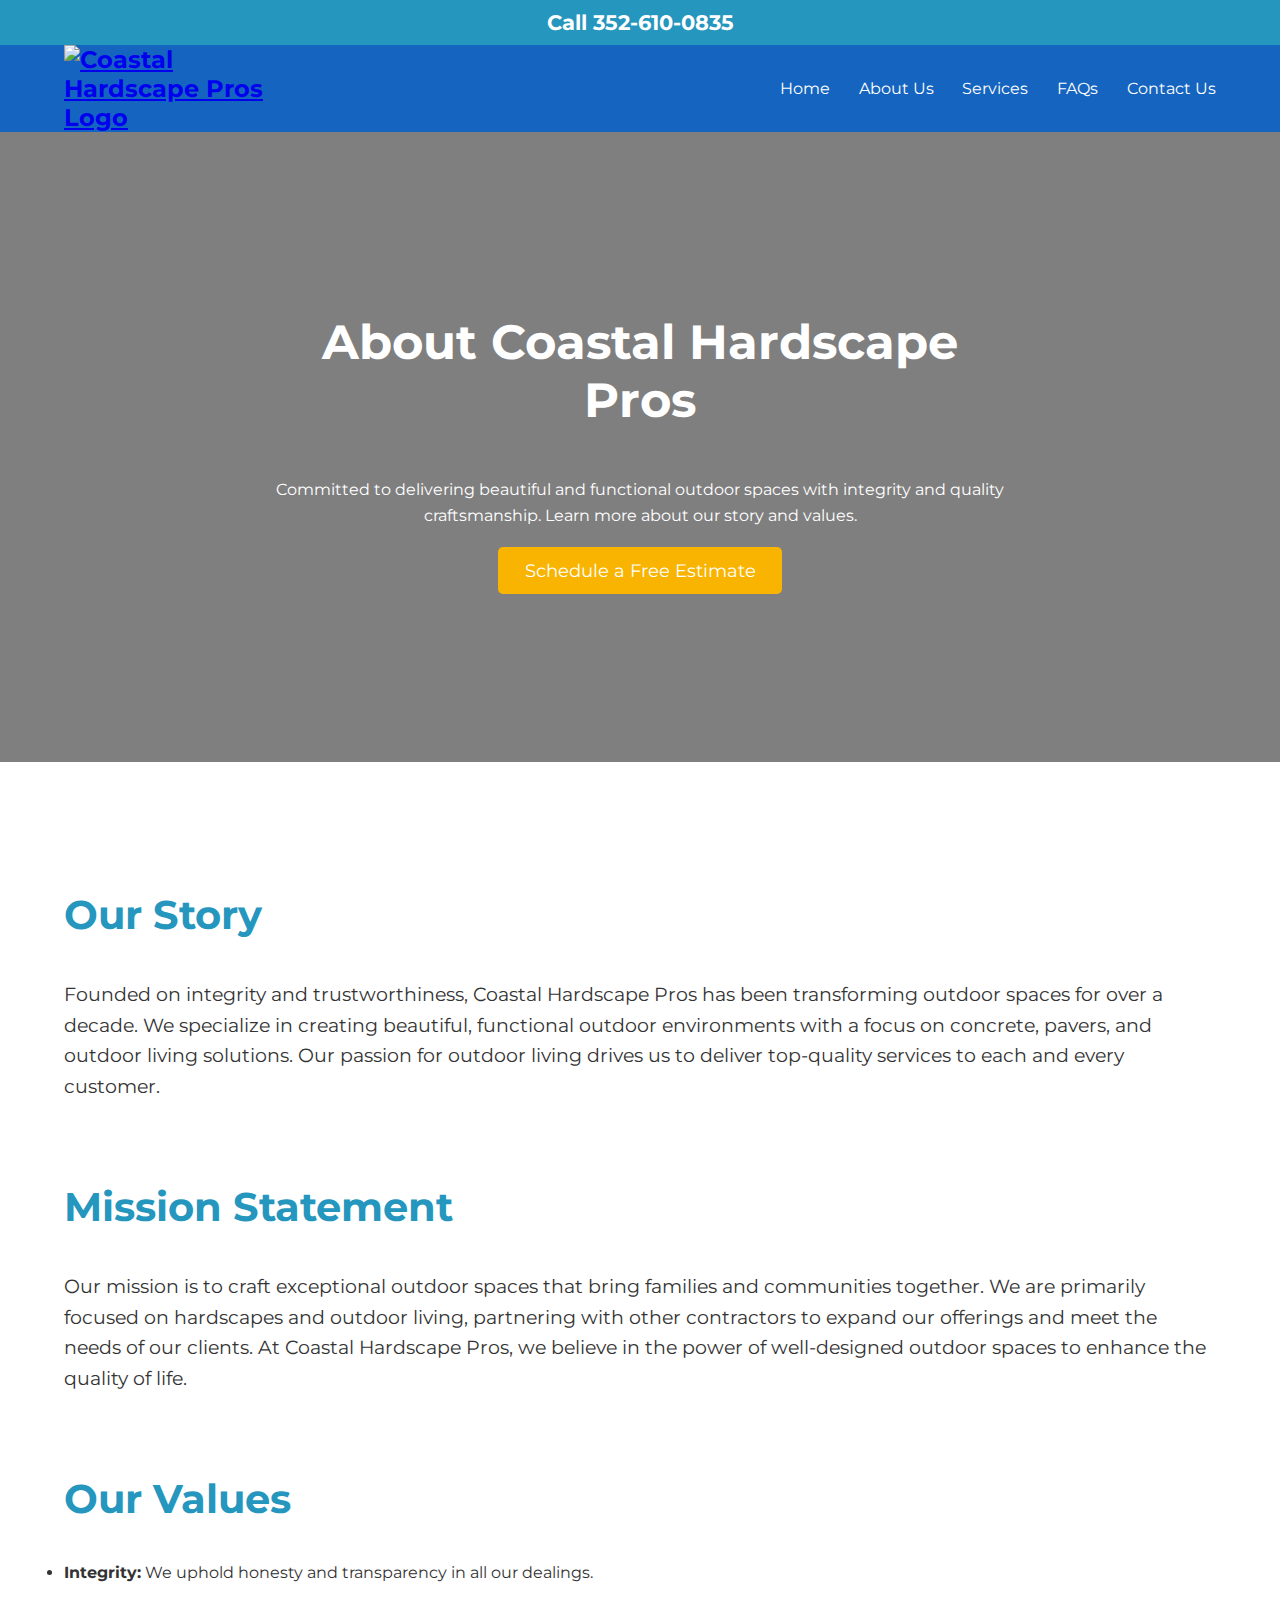
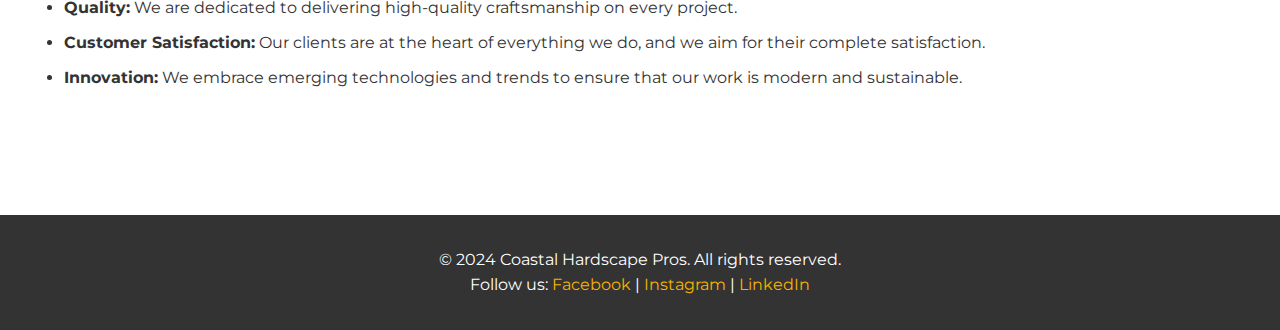
==== about.html @ 502fcdc6 "Add files via upload" ====
<!DOCTYPE html>
<html lang="en">
<head>
    <meta charset="UTF-8">
    <meta name="viewport" content="width=device-width, initial-scale=1.0">
    <title>About Us - Coastal Hardscape Pros</title>
    <link rel="stylesheet" href="styles.css">
    <link rel="icon" href="media/icon.ico" type="image/x-image">
    <link href="https://fonts.googleapis.com/css2?family=Montserrat:wght@400;700&display=swap" rel="stylesheet">
    <meta name="description" content="Learn about Coastal Hardscape Pros: Our history, mission, and dedication to quality outdoor living and hardscape solutions.">
</head>
<body>

    <div class="call-banner">
        <a href="tel:3526100835">Call 352-610-0835</a>
    </div>

    <!-- Header -->
    <header>
        <div class="container header-container">
            <div class="logo">
                <a href="index.html"><img src="media/logo.svg" alt="Coastal Hardscape Pros Logo"></a>
            </div>
            <nav>
                <ul class="nav-list">
                    <li><a href="index.html">Home</a></li>
                    <li><a href="#about">About Us</a></li>
                    <li class="dropdown">
                        <a href="services.html">Services</a>
                        <ul class="dropdown-menu">
                            <li><a href="services/pavers.html">Pavers</a></li>
                            <li><a href="services/retaining-walls.html">Retaining Walls</a></li>
                            <li><a href="services/outdoor-living.html">Outdoor Living</a></li>
                            <li><a href="services/concrete-work.html">Concrete Work</a></li>
                            <li><a href="services/repair-maintenance.html">Repair & Maintenance</a></li>
                        </ul>
                    </li>
                    <li><a href="faqs.html">FAQs</a></li>
                    <li><a href="contact.html">Contact Us</a></li>
                </ul>
            </nav>
        </div>
    </header>

    <!-- Hero Section -->
    <section class="hero">
        <div class="hero-content">
            <h2>About Coastal Hardscape Pros</h2>
            <p>Committed to delivering beautiful and functional outdoor spaces with integrity and quality craftsmanship. Learn more about our story and values.</p>
            <a href="contact.html" class="btn">Schedule a Free Estimate</a>
        </div>
    </section>

    <!-- About Us Section -->
    <section id="about" class="about">
        <div class="container">
            <h2 style="margin-top: 2em; margin-bottom: 1em;">Our Story</h2>
            <p style="margin-bottom: 2em;">Founded on integrity and trustworthiness, Coastal Hardscape Pros has been transforming outdoor spaces for over a decade. We specialize in creating beautiful, functional outdoor environments with a focus on concrete, pavers, and outdoor living solutions. Our passion for outdoor living drives us to deliver top-quality services to each and every customer.</p>

            <h2 style="margin-top: 2em; margin-bottom: 1em;">Mission Statement</h2>
            <p style="margin-bottom: 2em;">Our mission is to craft exceptional outdoor spaces that bring families and communities together. We are primarily focused on hardscapes and outdoor living, partnering with other contractors to expand our offerings and meet the needs of our clients. At Coastal Hardscape Pros, we believe in the power of well-designed outdoor spaces to enhance the quality of life.</p>

            <h2 style="margin-top: 2em; margin-bottom: 1em;">Our Values</h2>
            <ul class="values-list" style="margin-bottom: 2em;">
                <li style="margin-bottom: 1em;"><strong>Integrity:</strong> We uphold honesty and transparency in all our dealings.</li>
                <li style="margin-bottom: 1em;"><strong>Quality:</strong> We are dedicated to delivering high-quality craftsmanship on every project.</li>
                <li style="margin-bottom: 1em;"><strong>Customer Satisfaction:</strong> Our clients are at the heart of everything we do, and we aim for their complete satisfaction.</li>
                <li style="margin-bottom: 1em;"><strong>Innovation:</strong> We embrace emerging technologies and trends to ensure that our work is modern and sustainable.</li>
            </ul>
        </div>
    </section>

    <!-- Footer -->
    <footer>
        <div class="container">
            <p>&copy; 2024 Coastal Hardscape Pros. All rights reserved.</p>
            <p>Follow us:
                <a href="#">Facebook</a> |
                <a href="#">Instagram</a> |
                <a href="#">LinkedIn</a>
            </p>
        </div>
    </footer>
    <script src="script.js"></script>
</body>
</html>
---- styles.css ----
/* Reset some default styles */
* {
    margin: 0;
    padding: 0;
    box-sizing: border-box;
}

/* Basic page structure */
body {
    font-family: 'Montserrat', Arial, sans-serif;
    color: #333;
}

h1, h2, h3, .logo, .call-banner {
    font-family: 'Montserrat', sans-serif;
    font-weight: 700;  /* Makes headings and other key text look bold and strong */
}

nav a, p, .service-item p {
    font-family: 'Montserrat', sans-serif;
    font-weight: 400;
}
p {
    line-height: 1.6;
}
.container {
    width: 90%;
    max-width: 1200px;
    margin: 0 auto;
}
ul, li {
    font-family: 'Montserrat', sans-serif;
    font-weight: 400;
}
/* Header styles */
header {
    font-family: 'Montserrat', sans-serif;
    background-color: #1565c0;
    display: flex;
    justify-content: space-between;
    align-items: center;
}

.logo {
    color: white;
    font-size: 1.5em;
    font-weight: bold;
}

.logo img {
    max-width: 250px;
    height: auto;
}
.header-container {
    display: flex;
    justify-content: space-between;
    align-items: center;
}
nav ul {
    list-style: none;
    display: flex;
    gap: 1.8em;
}

nav a {
    color: white;
    text-decoration: none;
    font-size: 1em;
    transition: color 0.3s ease;
}

nav a:hover {
    color: #f1f1f1;
}
/* Hide dropdown by default */
.dropdown-menu {
    display: none;
    position: absolute;
    background-color: #fff;
    box-shadow: 0 8px 16px rgba(0, 0, 0, 0.1);
    padding: 10px 0;
    z-index: 1000;
    list-style: none;
}

/* Show dropdown when hovering over services */
.dropdown:hover .dropdown-menu {
    display: block;
}

/* Style for dropdown links */
.dropdown-menu li {
    padding: 5px 20px;
}

.dropdown-menu li a {
    font-family: 'Montserrat', sans-serif;
    font-weight: 400;
    color: #333;
    text-decoration: none;
}

.dropdown-menu li a:hover {
    color: #1565c0;
}

.call-banner {
    background-color: #2596be;
    color: white;
    text-align: center;
    padding: 10px 0;
    font-size: 1.3em;

}

.call-banner a {
    color: white;
    text-decoration: none;
}

.call-banner a:hover {
    text-decoration: none;
}


/* Hero Section */
.hero {
    background: url('media/hero.jpg') no-repeat center center/cover;
    height: 70vh;
    color: white;
    display: flex;
    align-items: center;
    justify-content: center;
    text-align: center;
    position: relative;
    padding: 2em;
}

.hero::after {
    content: '';
    position: absolute;
    top: 0;
    left: 0;
    width: 100%;
    height: 100%;
    background: rgba(0, 0, 0, 0.5);
}

.hero-content {
    position: relative;
    z-index: 2;
    max-width: 800px;
    margin: 0 auto;
    padding: 2em;
}

.hero-content h2 {
    font-family: 'Montserrat', sans-serif;
    font-size: 3em;
    margin-bottom: 1em;
}

.hero-content p {
    font-family: 'Montserrat', sans-serif;
    margin-bottom: 2em;
}

.hero-content a {
    font-family: 'Montserrat', sans-serif;
}

.btn {
    font-family: 'Montserrat', sans-serif;
    background-color: #f8b400;
    color: white;
    padding: 0.75em 1.5em;
    border: none;
    border-radius: 5px;
    cursor: pointer;
    text-decoration: none;
    font-size: 1.1em;
    margin: 1em;
    transition: background-color 0.3s ease;
}

.btn:hover {
    background-color: #e09e00;
}

.btn-secondary {
    font-family: 'Montserrat', sans-serif;
    background-color: #ffffff;
    color: #2596be;
    border: 2px solid #2596be;
    margin-top: 1em;
    margin-left: 1em;
}

.btn-secondary:hover {
    background-color: #2596be;
    color: white;
}

/* About Section */
.about {
    padding: 3em 0;
}

.about h2 {
    font-size: 2.5em;
    color: #2596be;
    margin-bottom: 1em;
}

.about p {
    font-size: 1.2em;
    line-height: 1.6;
}

/* Services Section */
.services {
    background-color: #f9f9f9;
    padding: 3em 0;
}

.services h2 {
    font-size: 2.5em;
    color: #2596be;
    margin-bottom: 1em;
    text-align: center;
}

.service-list {
    display: grid;
    grid-template-columns: repeat(auto-fill, minmax(250px, 1fr));
    gap: 2em;
}

.service-item {
    background-color: white;
    padding: 1.5em;
    border-radius: 8px;
    box-shadow: 0 4px 8px rgba(0, 0, 0, 0.1);
    transition: transform 0.3s ease, box-shadow 0.3s ease;
}

.service-item:hover {
    transform: translateY(-5px);
    box-shadow: 0 8px 16px rgba(0, 0, 0, 0.2);
}

.service-item h3 {
    color: #2596be;
    margin-bottom: 0.5em;
}
.values-list li {
    font-family: 'Montserrat', sans-serif;
    font-weight: 400;
}
.service-img {
    width: 100%;
    height: auto;
    border-radius: 8px; /* Matches the border-radius of the service-item card */
    margin-bottom: 1em; /* Adds some space between the image and the title */
    box-shadow: 0 4px 8px rgba(0, 0, 0, 0.1);
}
.project-gallery {
    display: grid;
    grid-template-columns: repeat(auto-fill, minmax(300px, 1fr));
    gap: 1.5em;  /* Add space between items */
    margin-top: 2em;
}

.project-item img {
    width: 100%;
    height: auto;
    border-radius: 8px;  /* Add some soft corners to the images */
    box-shadow: 0 4px 8px rgba(0, 0, 0, 0.1);  /* Add a subtle shadow for a more polished look */
    transition: transform 0.3s ease, box-shadow 0.3s ease;
}

.project-item img:hover {
    transform: scale(1.03);  /* Slight zoom effect on hover */
    box-shadow: 0 8px 16px rgba(0, 0, 0, 0.2);  /* Enhance shadow on hover */
}
/* Projects Section */
.project-gallery {
    display: grid;
    grid-template-columns: repeat(auto-fill, minmax(300px, 1fr));
    gap: 1.5em;  /* Add space between items */
    margin-top: 2em;
}

.project-item img {
    width: 100%;
    height: auto;
    border-radius: 8px;  /* Add some soft corners to the images */
    box-shadow: 0 4px 8px rgba(0, 0, 0, 0.1);  /* Add a subtle shadow for a more polished look */
    transition: transform 0.3s ease, box-shadow 0.3s ease;
}

.project-item img:hover {
    transform: scale(1.03);  /* Slight zoom effect on hover */
    box-shadow: 0 8px 16px rgba(0, 0, 0, 0.2);  /* Enhance shadow on hover */
}
.section-title {
    font-size: 2rem;
    font-weight: 700;
    color: #2596be; /* or any color that fits your theme */
    text-align: center; /* to match other headings */
    margin: 1.5rem;
}

/* Footer */
footer {
    font-family: 'Montserrat', sans-serif;
    background-color: #333;
    color: white;
    text-align: center;
    padding: 2em 0;
    margin-top: 3em;
}

footer a {
    font-family: 'Montserrat', sans-serif;
    font-weight: 400;
    color: #f8b400;
    text-decoration: none;
    transition: color 0.3s ease;
}

footer a:hover {
    color: #ffffff;
}
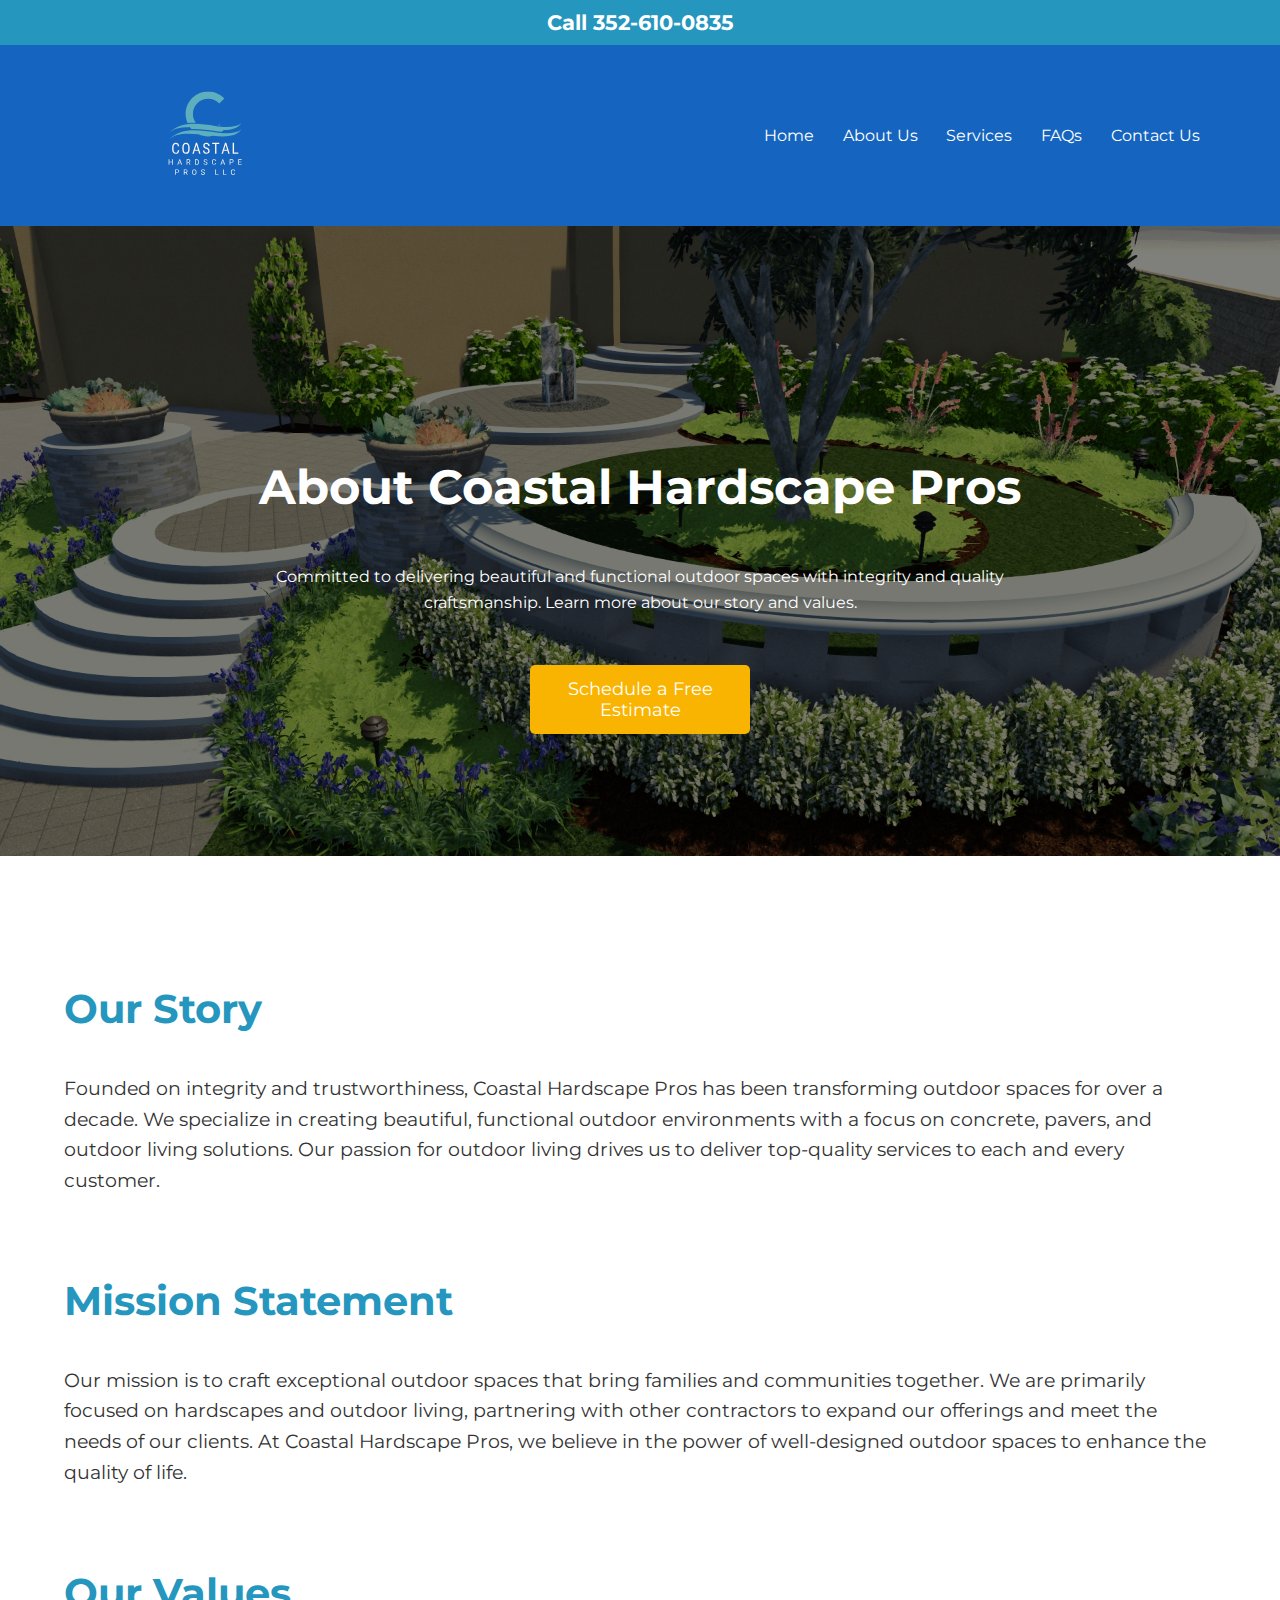
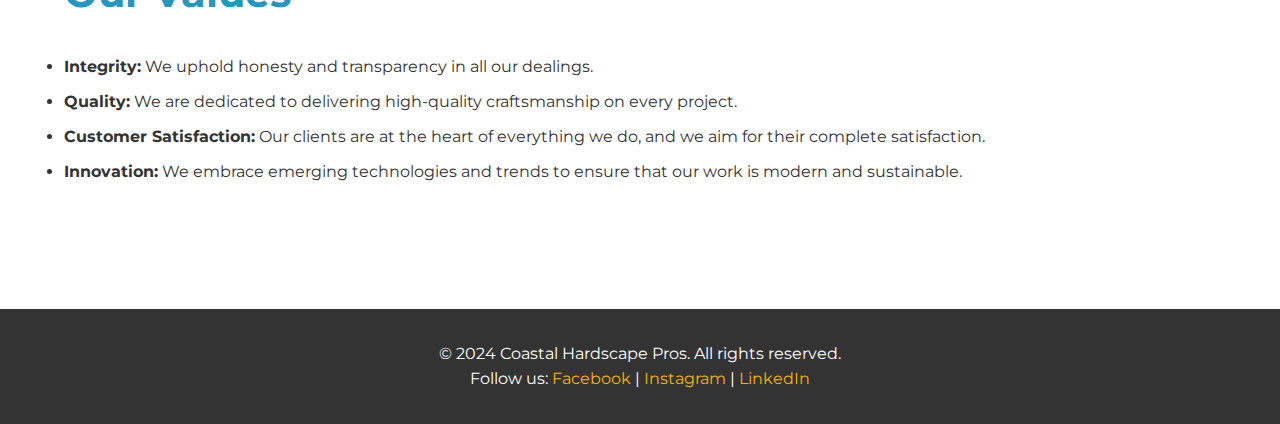
==== commit b6f6466b: "Add files via upload" ====
--- a/about.html
+++ b/about.html
@@ -21,7 +21,10 @@
             <div class="logo">
                 <a href="index.html"><img src="media/logo.svg" alt="Coastal Hardscape Pros Logo"></a>
             </div>
-            <nav>
+            <div class="hamburger" id="hamburger">
+                &#9776; <!-- Unicode for hamburger icon -->
+            </div>
+            <nav id="nav-menu">
                 <ul class="nav-list">
                     <li><a href="index.html">Home</a></li>
                     <li><a href="#about">About Us</a></li>
--- a/styles.css
+++ b/styles.css
@@ -9,6 +9,7 @@
 body {
     font-family: 'Montserrat', Arial, sans-serif;
     color: #333;
+    overflow-x: hidden;
 }
 
 h1, h2, h3, .logo, .call-banner {
@@ -55,6 +56,8 @@
     display: flex;
     justify-content: space-between;
     align-items: center;
+    padding: 1em 1em;
+    position: relative;
 }
 nav ul {
     list-style: none;
@@ -133,7 +136,9 @@
     justify-content: center;
     text-align: center;
     position: relative;
-    padding: 2em;
+    padding-top: 8em; /* Increased top padding to push content away from the header */
+    padding-left: 2em;
+    padding-right: 2em;
 }
 
 .hero::after {
@@ -151,7 +156,8 @@
     z-index: 2;
     max-width: 800px;
     margin: 0 auto;
-    padding: 2em;
+    padding: 1em;
+    text-align: center;
 }
 
 .hero-content h2 {
@@ -170,6 +176,11 @@
 }
 
 .btn {
+    display: inline-block;
+    width: 220px;
+    max-width: 100%; /* Limit the button width */
+    text-align: center;
+    margin: 1em auto; /* Vertical margin for spacing */
     font-family: 'Montserrat', sans-serif;
     background-color: #f8b400;
     color: white;
@@ -179,7 +190,6 @@
     cursor: pointer;
     text-decoration: none;
     font-size: 1.1em;
-    margin: 1em;
     transition: background-color 0.3s ease;
 }
 
@@ -192,7 +202,6 @@
     background-color: #ffffff;
     color: #2596be;
     border: 2px solid #2596be;
-    margin-top: 1em;
     margin-left: 1em;
 }
 
@@ -333,3 +342,66 @@
     color: #ffffff;
 }
 
+.hamburger {
+    display: none;
+    font-size: 2em;
+    color: white;
+    cursor: pointer;
+}
+
+@media (max-width: 768px) {
+    nav {
+        display: none; /* Hide the default nav on smaller screens */
+    }
+    .hamburger {
+        display: block;
+        margin-left: auto;
+    }
+    nav {
+        display: none;
+    }
+    #nav-menu {
+        display: none; /* Hide the nav menu by default */
+    }
+    #nav-menu.active {
+        display: block; /* Show the nav menu when the active class is added */
+        position: absolute;
+        top: 120px;
+        right: 0;
+        width: 100%;
+        background-color: #1565c0;
+        text-align: center;
+        padding: 1em 0;
+        z-index: 1000; /* Ensure it appears on top of other elements */
+    }
+    .nav-list {
+        flex-direction: column; /* Stack nav items vertically */
+        gap: 1em;
+    }
+    .header-container {
+        display: flex;
+        justify-content: space-between; /* Logo on the left, hamburger on the right */
+        align-items: center;
+        flex-direction: row; /* Keep the header items in a row */
+        padding: 0 1em; /* Add padding for spacing */
+    }
+    .logo {
+        margin-right: auto;
+    }
+    .hamburger {
+        order: 2; /* Hamburger stays on the right */
+    }
+    .hero-content {
+        padding: 1em;
+    }
+    .btn {
+        width: 90%; /* Make the buttons full width on smaller screens */
+    }
+    .btn-secondary {
+        margin-left: 0;
+    }
+    .hero {
+        height: 90vh;
+    }
+}
+
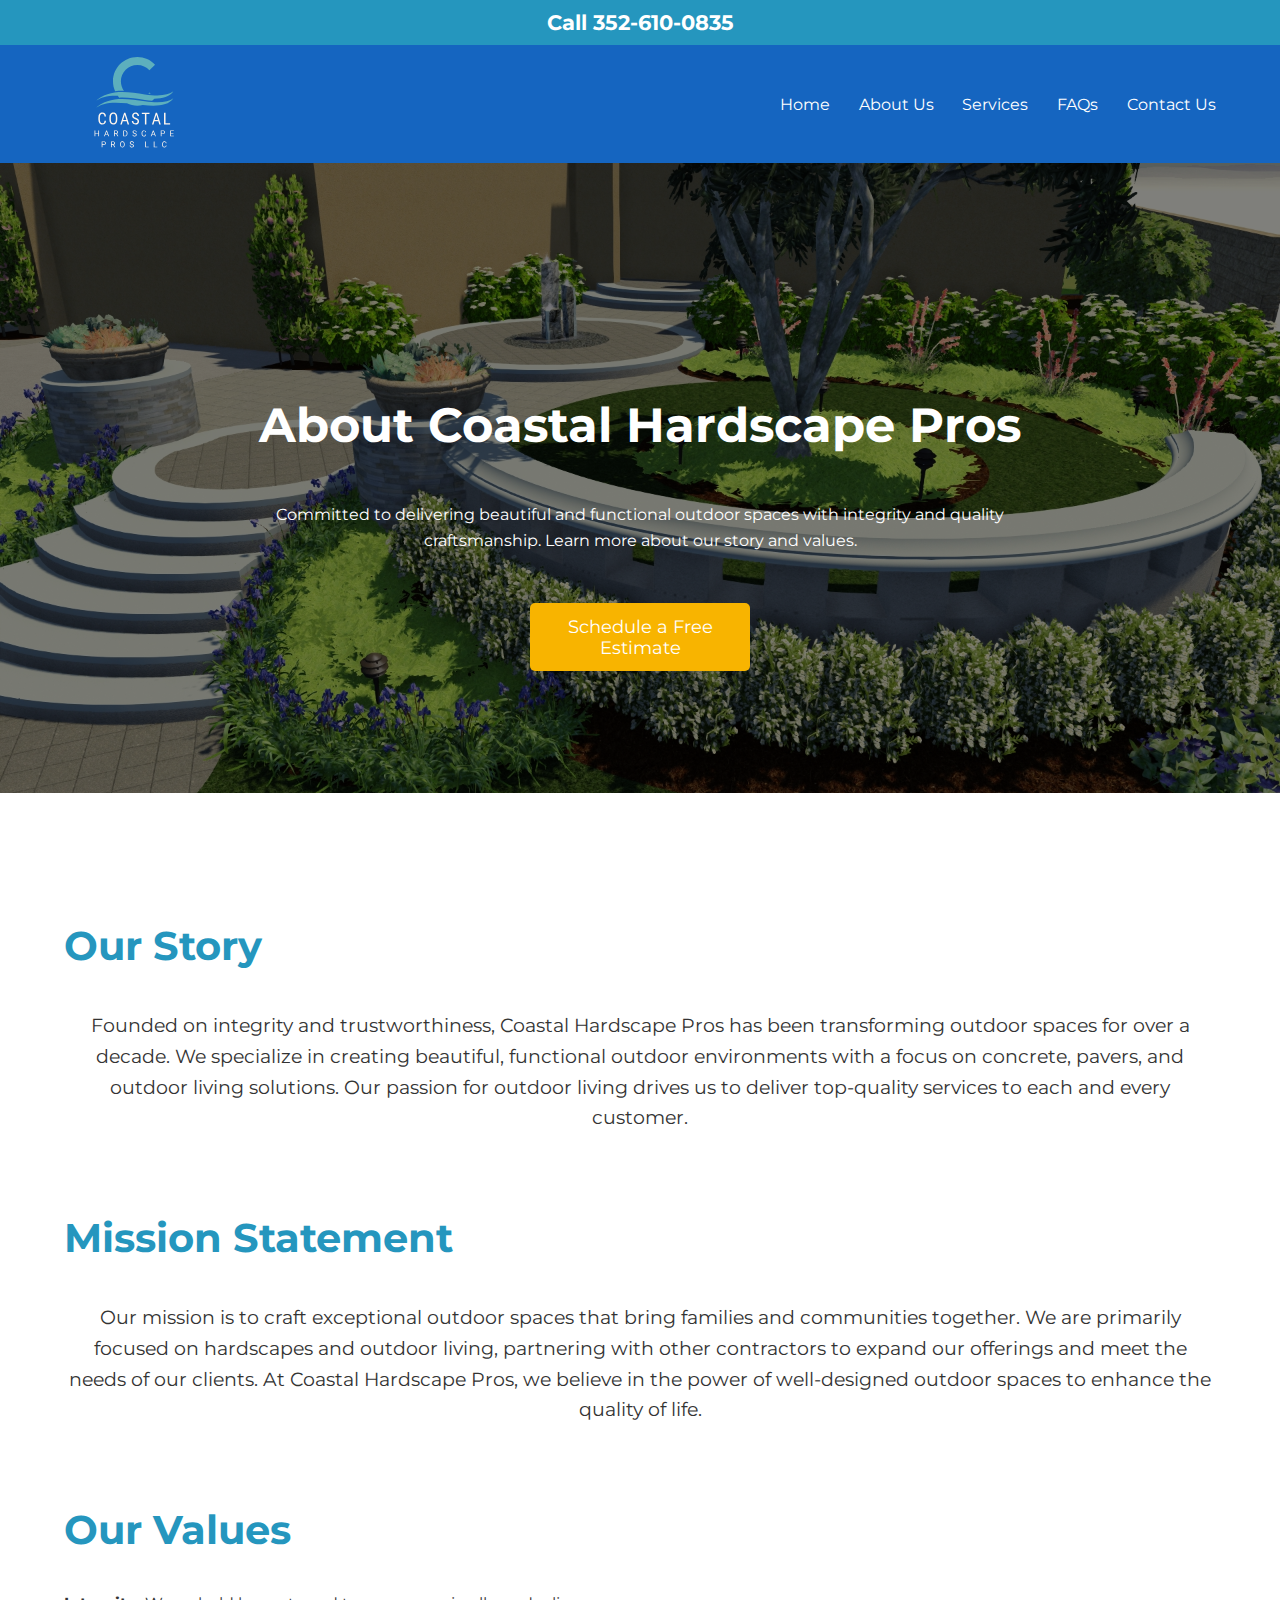
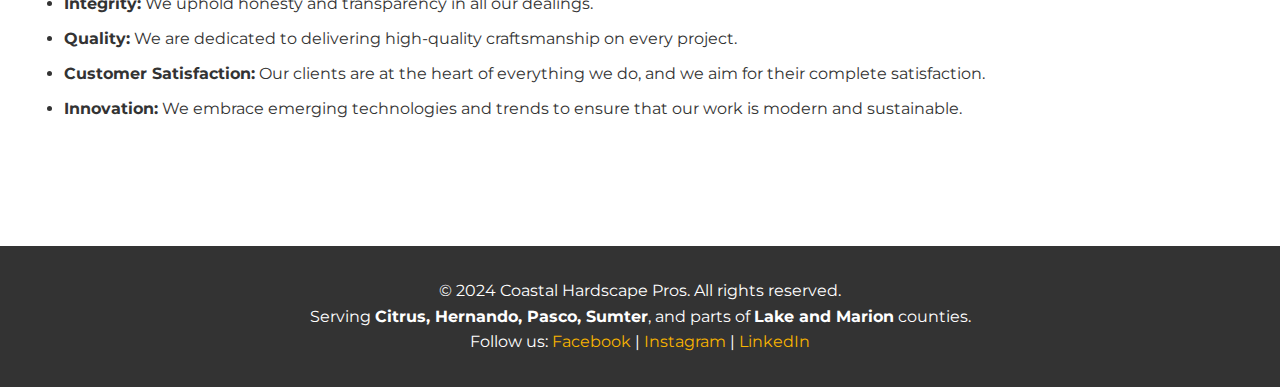
==== commit a4eedb5a: "Add files via upload" ====
--- a/about.html
+++ b/about.html
@@ -77,6 +77,7 @@
     <footer>
         <div class="container">
             <p>&copy; 2024 Coastal Hardscape Pros. All rights reserved.</p>
+            <p>Serving <strong>Citrus, Hernando, Pasco, Sumter</strong>, and parts of <strong>Lake and Marion</strong> counties.</p>
             <p>Follow us:
                 <a href="#">Facebook</a> |
                 <a href="#">Instagram</a> |
--- a/styles.css
+++ b/styles.css
@@ -44,25 +44,28 @@
 
 .logo {
     color: white;
-    font-size: 1.5em;
-    font-weight: bold;
+    margin-left: 0;
+    padding-left: 0;
 }
 
 .logo img {
-    max-width: 250px;
+    max-width: 200px;
     height: auto;
+    justify-content: flex-start;
 }
 .header-container {
     display: flex;
-    justify-content: space-between;
     align-items: center;
-    padding: 1em 1em;
-    position: relative;
+    width: 100%;
+}
+nav {
+    margin-left: auto;
 }
 nav ul {
     list-style: none;
     display: flex;
     gap: 1.8em;
+    padding: 1.5em;
 }
 
 nav a {
@@ -221,7 +224,8 @@
     margin-bottom: 1em;
 }
 
-.about p {
+.about p, .service-areas, .projects p {
+    text-align: center;
     font-size: 1.2em;
     line-height: 1.6;
 }
@@ -347,6 +351,7 @@
     font-size: 2em;
     color: white;
     cursor: pointer;
+    padding: 1em;
 }
 
 @media (max-width: 768px) {
@@ -366,7 +371,7 @@
     #nav-menu.active {
         display: block; /* Show the nav menu when the active class is added */
         position: absolute;
-        top: 120px;
+        top: 150px;
         right: 0;
         width: 100%;
         background-color: #1565c0;
@@ -403,5 +408,18 @@
     .hero {
         height: 90vh;
     }
-}
-
+    .logo img {
+        max-width: 150px;
+        height: auto;
+        justify-content: flex-start;
+    }
+    ul, ol {
+        padding-left: 1.5em;  /* Add padding to the left to prevent bullet points/numbers from touching the edge */
+    }
+
+    .container {
+        padding-left: 1em;  /* Add some padding to the main container for better spacing on mobile */
+        padding-right: 1em;  /* Also add padding to the right for a balanced look */
+    }
+}
+
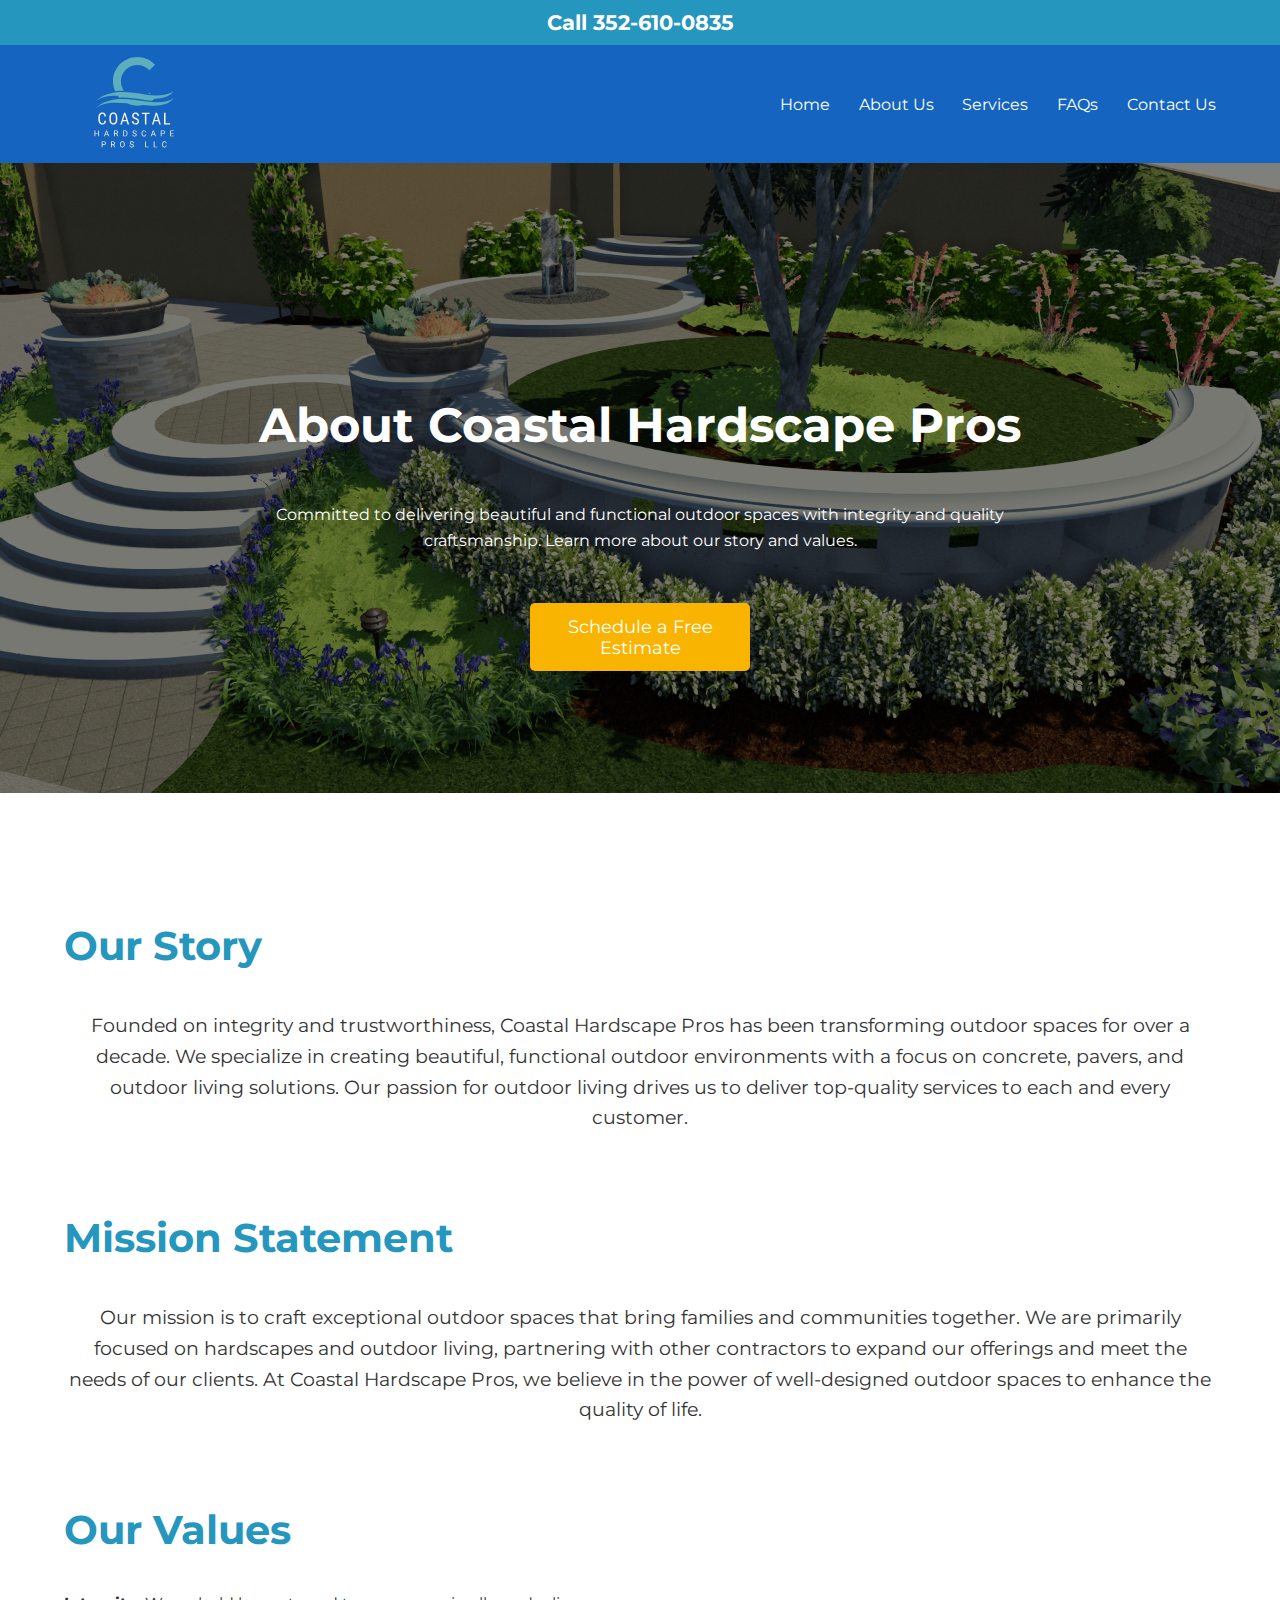
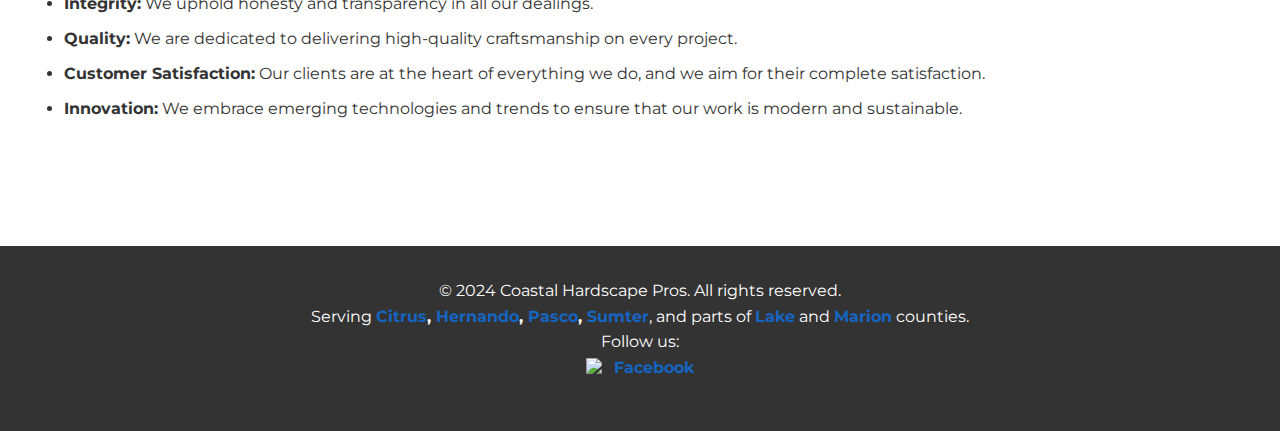
==== commit eb71fe7b: "Add files via upload" ====
--- a/about.html
+++ b/about.html
@@ -77,11 +77,20 @@
     <footer>
         <div class="container">
             <p>&copy; 2024 Coastal Hardscape Pros. All rights reserved.</p>
-            <p>Serving <strong>Citrus, Hernando, Pasco, Sumter</strong>, and parts of <strong>Lake and Marion</strong> counties.</p>
-            <p>Follow us:
-                <a href="#">Facebook</a> |
-                <a href="#">Instagram</a> |
-                <a href="#">LinkedIn</a>
+            <p>
+                Serving
+                <strong><span style="color: #1565c0;">Citrus</span>,
+                <span style="color: #1565c0;">Hernando</span>,
+                <span style="color: #1565c0;">Pasco</span>,
+                <span style="color: #1565c0;">Sumter</span></strong>, and parts of
+                <strong><span style="color: #1565c0;">Lake</span></strong> and
+                <strong><span style="color: #1565c0;">Marion</span></strong> counties.
+            </p>
+            <p>Follow us:</p>
+            <p>
+                <a href="https://www.facebook.com/profile.php?id=61568173469988" class="social-link" aria-label="Facebook" target="_blank">
+                    <img src="media/facebook-icon.svg" alt="Facebook Icon" class="social-icon"> Facebook
+                </a>
             </p>
         </div>
     </footer>
--- a/styles.css
+++ b/styles.css
@@ -128,10 +128,28 @@
     text-decoration: none;
 }
 
+.social-link {
+    text-decoration: none;
+    color: #1565c0;
+    font-weight: bold;
+    display: inline-flex;
+    align-items: center;
+    gap: 0.5em;
+    transition: color 0.3s ease;
+}
+
+.social-link:hover {
+    color: #0d47a1;
+}
+
+.social-icon {
+    width: 20px;
+    height: 20px;
+}
 
 /* Hero Section */
 .hero {
-    background: url('media/hero.jpg') no-repeat center center/cover;
+    background: url('media/hero.jpg') no-repeat center bottom/cover;
     height: 70vh;
     color: white;
     display: flex;
@@ -323,6 +341,7 @@
     text-align: center; /* to match other headings */
     margin: 1.5rem;
 }
+
 
 /* Footer */
 footer {
